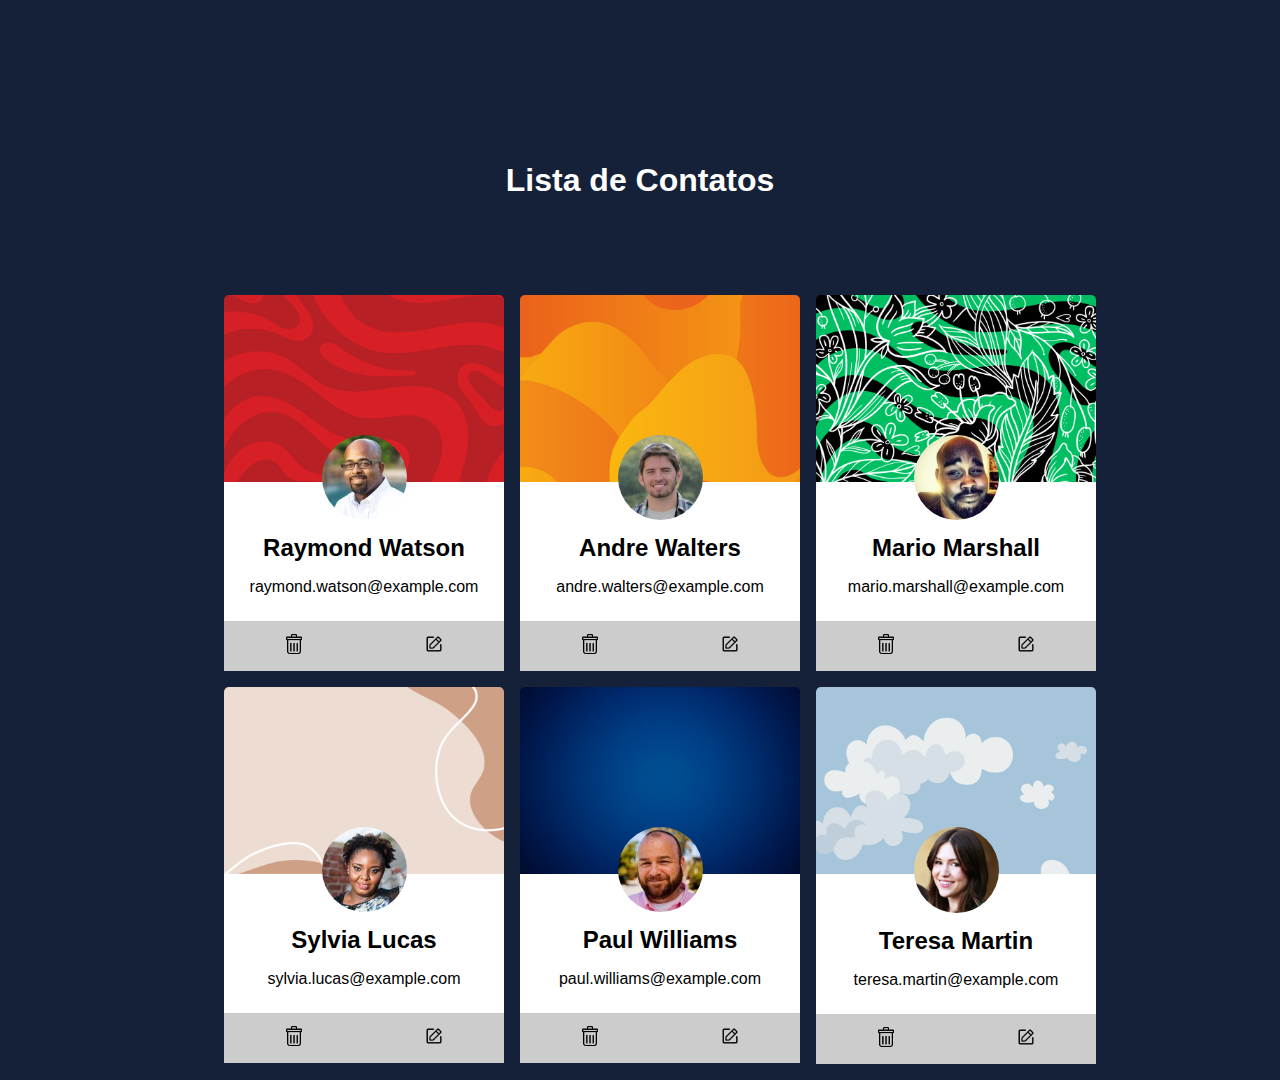
==== projetotipo_2.html @ 44369b3f "commit geral" ====
<!DOCTYPE html>
<html lang="pt-br">
<head>
    <meta charset="UTF-8">

    <title>Contatos</title>

    <link rel="stylesheet" href="style2.css">
</head>
<body>

        <header>
            <h1> Lista de Contatos</h1>
            <nav>
                <p><a href="index.html" class="naveg">Projeto inicial</a></p>
            </nav>
        </header>

        <div class="list">
            <ul>
                <li>
                    <div class="content1">
                        <div class="foto">
                            <img src="Imagens/83.jpg" class="pessoa1" alt="">
                        </div>
                        
                        <div class="nome_email">
                            <h2>Raymond Watson </h2>
                            <p>raymond.watson@example.com</p>
                        </div>

                        <div class="botoes">
                            <div class="botao1">
                                <a href="https://pt.wikipedia.org/wiki/HTML5" class="ima"><img src="Imagens/lixeira.png" class="lixeira" alt=""></a>
                            </div>

                            <div class="botao2">
                                <a href="https://google.com.br" class="ima"><img src="Imagens/crio.png" class="criar" alt=""></a>
                            </div>
                        </div>
                        
                    </div>
                   
                </li>
                
                <li>
                    <div class="content2">
                        <div class="foto">
                            <img src="Imagens/22.jpg" class="pessoa1" alt="">
                        </div>
                        
                        <div class="nome_email">
                            <h2>Andre Walters</h2>
                            <p>andre.walters@example.com</p>
                        </div>

                        <div class="botoes">
                            <div class="botao1">
                                <a href="#" class="ima"><img src="Imagens/lixeira.png" class="lixeira" alt=""></a>
                            </div>

                            <div class="botao2">
                                <a href="#" class="ima"><img src="Imagens/crio.png" class="criar" alt=""></a>
                            </div>
                        </div>
                        
                    </div>
                   
                </li>
                
                <li>
                    <div class="content3">
                        <div class="foto">
                            <img src="Imagens/25.jpg" class="pessoa1" alt="">
                        </div>
                        
                        <div class="nome_email">
                            <h2>Mario Marshall</h2>
                            <p>mario.marshall@example.com</p>
                        </div>

                        <div class="botoes">
                            <div class="botao1">
                                <a href="#" class="ima"><img src="Imagens/lixeira.png" class="lixeira" alt=""></a>
                            </div>

                            <div class="botao2">
                                <a href="#" class="ima"><img src="Imagens/crio.png" class="criar" alt=""></a>
                            </div>
                        </div>
                        
                    </div>
                   
                </li>
                
                <li>
                    <div class="content4">
                        <div class="foto">
                            <img src="Imagens/36.jpg" class="pessoa1" alt="">
                        </div>
                        
                        <div class="nome_email">
                            <h2>Sylvia Lucas</h2>
                            <p>sylvia.lucas@example.com</p>
                        </div>

                        <div class="botoes">
                            <div class="botao1">
                                <a href="#" class="ima"><img src="Imagens/lixeira.png" class="lixeira" alt=""></a>
                            </div>

                            <div class="botao2">
                                <a href="#" class="ima"><img src="Imagens/crio.png" class="criar" alt=""></a>
                            </div>
                        </div>
                        
                    </div>
                   
                </li>
                                
                <li>
                    <div class="content5"> 
                        <div class="foto">
                            <img src="Imagens/66.jpg" class="pessoa1" alt="">
                        </div>
                        
                        <div class="nome_email">
                            <h2>Paul Williams</h2>
                            <p>paul.williams@example.com</p>
                        </div>

                        <div class="botoes">
                            <div class="botao1">
                                <a href="#" class="ima"><img src="Imagens/lixeira.png" class="lixeira" alt=""></a>
                            </div>

                            <div class="botao2">
                                <a href="#" class="ima"><img src="Imagens/crio.png" class="criar" alt=""></a>
                            </div>
                        </div>
                        
                    </div>
                   
                </li>
                                
                <li>
                    <div class="content6">
                        <div class="foto">
                            <img src="Imagens/79.jpg" class="pessoa1" alt="">
                        </div>
                        
                        <div class="nome_email">
                            <h2>Teresa Martin</h2>
                            <p>teresa.martin@example.com</p>
                        </div>
                        
                        <div class="botoes">
                            <div class="botao1">
                                <a href="#" class="ima"><img src="Imagens/lixeira.png" class="lixeira" alt=""></a>
                            </div>

                            <div class="botao2">
                                <a href="#" class="ima"><img src="Imagens/crio.png" class="criar" alt=""></a>
                            </div>
                        </div>
                    </div>
                   
                </li>

            </ul>
        </div>       
    
</body>
</html>
---- style2.css ----
html, body{
    height: 100%;
}

*{
    box-sizing: border-box;
    
}

body{
    background-color: rgb(21,32,57);
    padding: 16px;
    margin: 160px;
    /* imagem de fundo */
    /* background-image: url(Imagens/background.png); */
    /* preencher todo o espaço da tela */
    /* background-size:cover; */
    display: flex;
    flex-direction: column;
    justify-content: center;
    align-items: center;
    font-family:Verdana, Geneva, Tahoma, sans-serif;

}

h1{
    /* background-color: red; */
    text-align: center;
}

header{
    display: flex;
    align-content: center;
    justify-content: center;
    flex-direction: column;
    width: 100%;
    /* background-color: red; */
    color: white;    
}

.botao1:hover, .botao2:hover{
    display: flex;
    align-items: center;
    justify-content: center;
    background-color: rgb(136, 136, 136);
}

.botao1, .botao2{
    display: flex;
    align-items: center;
    height: 50px;
    /* background-color: red; */
    text-align: center;
    width: 100%;
    /* padding: 10px; */
    /* opacity: 1; */

}

.ima{
    padding: 15px 10px 15px 10px;
    width: 100%;
    /* background-color: white; */
}

.lixeira, .criar{

    /* background-color: white; */
    /* opacity: 1; */
    width: 20px;
}

h2{
    margin-top: 10px;
    margin-bottom: 10px;
}

p{
    margin-bottom: 25px;
}



.botoes{
    /* padding: 18px; */
    width: 100%;
    background-color: #ccc;
    display: flex;
    align-items: center;
    justify-content: space-between;
}

.nome_email{
    text-align: center;
}




.pessoa1{
    width: 85px;
    border-radius: 50%;
    margin-top: 140px;
}

li{
   
    list-style: none;
    flex-basis: 280px;
}

.list{

    display: flex;
    align-items: center;
    justify-content: center;
    /* margin-bottom: 500px; */
}

ul{
    /* background-color: wheat; */
    gap: 16px;
    flex-basis: 920px;
    /* max-width: 920px; */
    display: flex;
    flex-direction: row;
    flex-wrap: wrap;
    align-items: center;
    justify-content: center;
}

.content1 ,.content2, .content3, .content4 ,.content5 ,.content6{

    background-color: rgb(255, 255, 255);
    display: flex;
    justify-content: center;
    align-items: center;
    flex-direction: column;
}

.content1{
    background-image: url(Imagens/bg1.png);
    background-size: 100%;
    background-repeat: no-repeat;
    border-radius: 5px;
}

.content2{
    background-image: url(Imagens/bg2.png);
    background-size: 100%;
    background-repeat: no-repeat;
    border-radius: 5px;
}

.content3{
    background-image: url(Imagens/bg3.png);
    background-size: 100%;
    background-repeat: no-repeat;
    border-radius: 5px;
}

.content4{
    background-image: url(Imagens/bg4.png);
    background-size: 100%;
    background-repeat: no-repeat;
    border-radius: 5px;
}

.content5{
    background-image: url(Imagens/bg5.png);
    background-size: 100%;
    background-repeat: no-repeat;
    border-radius: 5px;
}

.content6{
    background-image: url(Imagens/bg6.png);
    background-size: 100%;
    background-repeat: no-repeat;
    border-radius: 5px;
}

/* .naveg:hover{
    background-color: rgb(140, 144, 148);
    border: 2px #707070 solid;
} */

.naveg{
    color:rgb(21,32,57);
    /* color: black; */
    /* border: 2px #ccc solid; */
    text-decoration: none;
    /* background-color: aliceblue; */
}

nav{
    margin: 0;
    /* width: 50%; */
    /* background-color: white; */
    display: flex;
    /* align-items: center; */
    justify-content: flex-end;
}
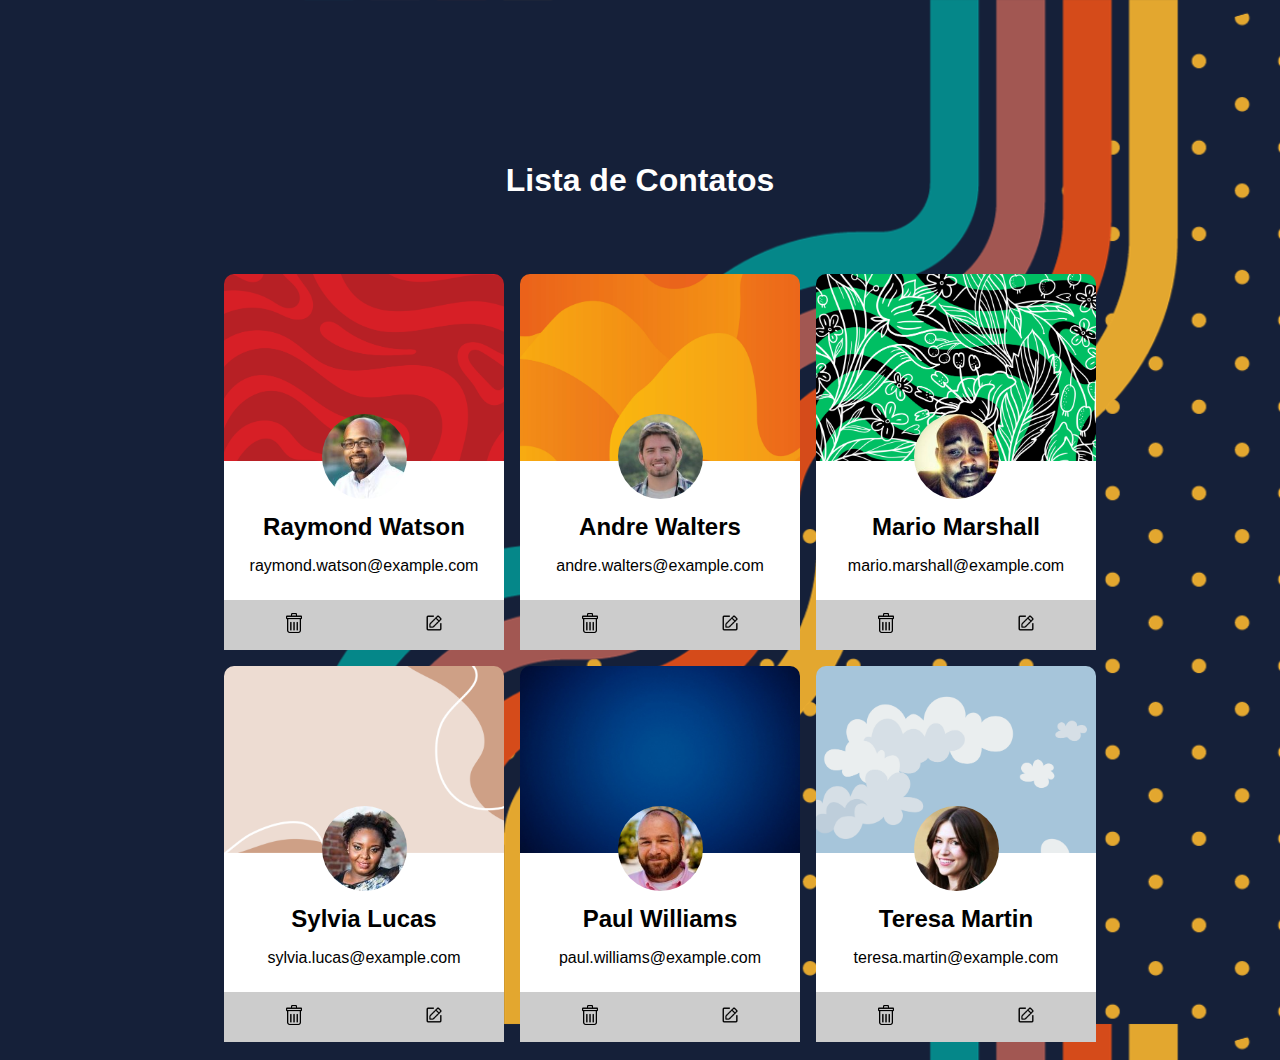
==== commit b4d0dc6d: "modificacoes pequenas" ====
--- a/projetotipo_2.html
+++ b/projetotipo_2.html
@@ -10,7 +10,7 @@
 <body>
 
         <header>
-            <h1> Lista de Contatos</h1>
+            <h1> <span>Lista de Contatos</span></h1>
             <nav>
                 <p><a href="index.html" class="naveg">Projeto inicial</a></p>
             </nav>
--- a/style2.css
+++ b/style2.css
@@ -9,23 +9,32 @@
 
 body{
     background-color: rgb(21,32,57);
-    padding: 16px;
+    /* padding: 16px; */
     margin: 160px;
     /* imagem de fundo */
-    /* background-image: url(Imagens/background.png); */
+    background-image: url(Imagens/background.png);
     /* preencher todo o espaço da tela */
-    /* background-size:cover; */
+    background-size:cover;
     display: flex;
     flex-direction: column;
     justify-content: center;
     align-items: center;
     font-family:Verdana, Geneva, Tahoma, sans-serif;
 
+}
+
+span{
+    display: flex;
+    align-items: center;
+    /* background-color: red; */
+    justify-content: center;
 }
 
 h1{
     /* background-color: red; */
-    text-align: center;
+    /* text-align: center; */
+    margin-top: 0;
+    margin-bottom: 0;
 }
 
 header{
@@ -33,8 +42,8 @@
     align-content: center;
     justify-content: center;
     flex-direction: column;
-    width: 100%;
-    /* background-color: red; */
+    /* width: 100%; */
+    /* background-color: blue; */
     color: white;    
 }
 
@@ -142,42 +151,47 @@
     background-image: url(Imagens/bg1.png);
     background-size: 100%;
     background-repeat: no-repeat;
-    border-radius: 5px;
+    border-radius: 10px;
 }
 
 .content2{
     background-image: url(Imagens/bg2.png);
     background-size: 100%;
     background-repeat: no-repeat;
-    border-radius: 5px;
+    border-radius: 10px;
+
 }
 
 .content3{
     background-image: url(Imagens/bg3.png);
     background-size: 100%;
     background-repeat: no-repeat;
-    border-radius: 5px;
+    border-radius: 10px;
+
 }
 
 .content4{
     background-image: url(Imagens/bg4.png);
     background-size: 100%;
     background-repeat: no-repeat;
-    border-radius: 5px;
+    border-radius: 10px;
+
 }
 
 .content5{
     background-image: url(Imagens/bg5.png);
     background-size: 100%;
     background-repeat: no-repeat;
-    border-radius: 5px;
+    border-radius: 10px;
+
 }
 
 .content6{
     background-image: url(Imagens/bg6.png);
     background-size: 100%;
     background-repeat: no-repeat;
-    border-radius: 5px;
+    border-radius: 10px;
+
 }
 
 /* .naveg:hover{
@@ -185,19 +199,24 @@
     border: 2px #707070 solid;
 } */
 
+
 .naveg{
-    color:rgb(21,32,57);
+    /* color:rgb(21,32,57); */
+    opacity: 0;
     /* color: black; */
     /* border: 2px #ccc solid; */
     text-decoration: none;
     /* background-color: aliceblue; */
 }
-
 nav{
+    /* display: none; */
+    text-align: center;
     margin: 0;
-    /* width: 50%; */
+    /* height: 100px; */
+    /* width: 700px; */
     /* background-color: white; */
-    display: flex;
+    /* display: flex; */
+    /* height: 50px; */
     /* align-items: center; */
-    justify-content: flex-end;
+    /* justify-content: flex-end; */
 }